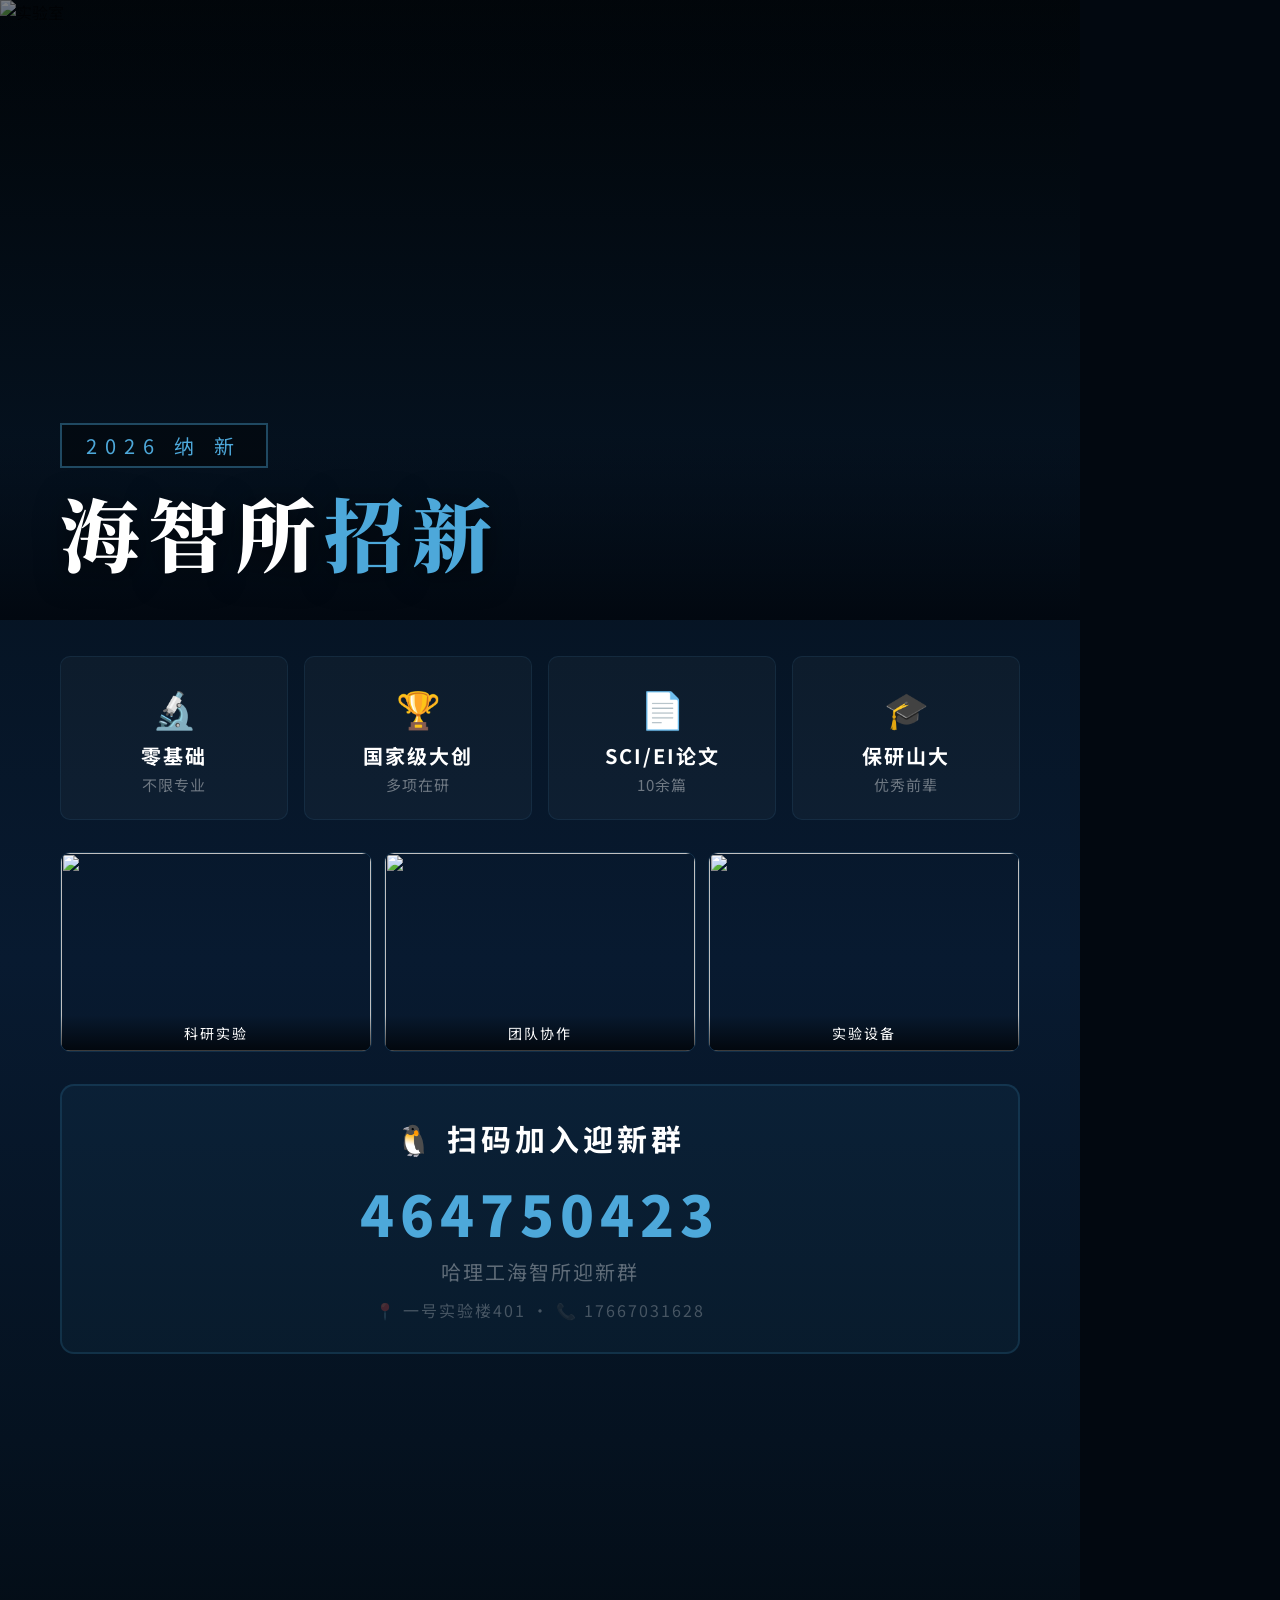
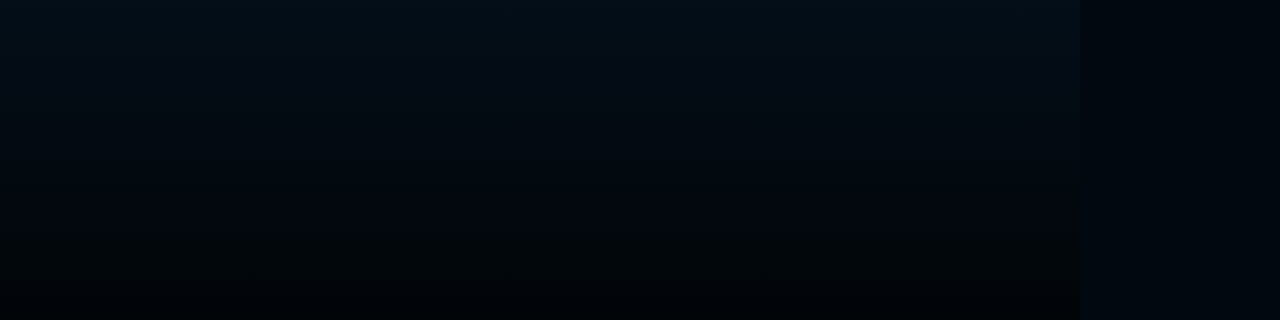
==== posters/douyin1.html @ eaa935f7 "feat: 重做抖音海报，加入实验室真实照片和教师合照" ====
<!DOCTYPE html>
<html lang="zh-CN">
<head>
<meta charset="UTF-8">
<meta name="viewport" content="width=1080,height=1920">
<style>
@import url('https://fonts.googleapis.com/css2?family=Noto+Sans+SC:wght@400;500;700;900&family=Noto+Serif+SC:wght@700;900&display=swap');

* { margin: 0; padding: 0; box-sizing: border-box; }

body {
  width: 1080px;
  height: 1920px;
  overflow: hidden;
  font-family: 'Noto Sans SC', sans-serif;
  background: #020810;
  position: relative;
}

/* 背景 */
.bg {
  position: absolute;
  inset: 0;
  background: linear-gradient(180deg, #010508 0%, #051220 25%, #081a30 50%, #051220 75%, #010508 100%);
  z-index: 0;
}

/* 顶部图片区域 */
.hero-img-area {
  position: relative;
  width: 100%;
  height: 620px;
  overflow: hidden;
  z-index: 2;
}
.hero-img-area img {
  width: 100%;
  height: 100%;
  object-fit: cover;
  filter: brightness(0.7) saturate(0.8);
}
.hero-overlay {
  position: absolute;
  inset: 0;
  background: linear-gradient(180deg, rgba(2,8,16,0.3) 0%, transparent 30%, transparent 70%, rgba(2,8,16,1) 100%);
}
.hero-text {
  position: absolute;
  bottom: 40px;
  left: 60px;
  right: 60px;
  z-index: 3;
}
.hero-text .badge {
  display: inline-block;
  font-size: 20px;
  letter-spacing: 8px;
  color: #4da8da;
  border: 2px solid rgba(77,168,218,0.4);
  padding: 6px 24px;
  margin-bottom: 16px;
  background: rgba(0,0,0,0.4);
}
.hero-text h1 {
  font-family: 'Noto Serif SC', serif;
  font-size: 80px;
  font-weight: 900;
  color: #fff;
  letter-spacing: 8px;
  line-height: 1.2;
  text-shadow: 0 4px 30px rgba(0,0,0,0.6);
}
.hero-text h1 span {
  color: #4da8da;
}

/* 内容区 */
.content {
  position: relative;
  z-index: 2;
  padding: 36px 60px 60px;
  display: flex;
  flex-direction: column;
  flex: 1;
}

/* 亮点行 */
.highlights {
  display: flex;
  gap: 16px;
  margin-bottom: 32px;
}
.hl {
  flex: 1;
  background: rgba(255,255,255,0.03);
  border: 1px solid rgba(77,168,218,0.1);
  border-radius: 10px;
  padding: 24px 16px;
  text-align: center;
}
.hl .hl-icon {
  font-size: 36px;
  margin-bottom: 8px;
}
.hl .hl-title {
  font-size: 20px;
  color: #fff;
  font-weight: 700;
  letter-spacing: 2px;
  margin-bottom: 4px;
}
.hl .hl-desc {
  font-size: 15px;
  color: rgba(255,255,255,0.4);
  letter-spacing: 1px;
}

/* 实验室照片行 */
.photos-row {
  display: flex;
  gap: 12px;
  margin-bottom: 32px;
}
.photo-card {
  flex: 1;
  height: 200px;
  border-radius: 10px;
  overflow: hidden;
  position: relative;
  border: 1px solid rgba(77,168,218,0.15);
}
.photo-card img {
  width: 100%;
  height: 100%;
  object-fit: cover;
}
.photo-card .photo-label {
  position: absolute;
  bottom: 0; left: 0; right: 0;
  padding: 8px;
  background: linear-gradient(transparent, rgba(0,0,0,0.7));
  font-size: 14px;
  color: #fff;
  text-align: center;
  letter-spacing: 2px;
}

/* 底部CTA */
.cta {
  text-align: center;
  margin-top: auto;
  padding: 30px 50px;
  background: rgba(77,168,218,0.06);
  border: 2px solid rgba(77,168,218,0.15);
  border-radius: 14px;
}
.cta .cta-title {
  font-size: 30px;
  font-weight: 700;
  color: #fff;
  letter-spacing: 4px;
  margin-bottom: 12px;
}
.cta .qq-num {
  font-size: 56px;
  font-weight: 900;
  color: #4da8da;
  letter-spacing: 6px;
  margin-bottom: 4px;
}
.cta .qq-group {
  font-size: 20px;
  color: rgba(255,255,255,0.35);
  letter-spacing: 2px;
  margin-bottom: 12px;
}
.cta .info {
  font-size: 16px;
  color: rgba(255,255,255,0.25);
  letter-spacing: 2px;
}
</style>
</head>
<body>
<div class="bg"></div>

<div class="hero-img-area">
  <img src="../assets/gallery/lab-environment/6aa4dad0643b3741b898ef9a42a0fe1f.jpg" alt="实验室">
  <div class="hero-overlay"></div>
  <div class="hero-text">
    <div class="badge">2026 纳 新</div>
    <h1>海智所<span>招新</span></h1>
  </div>
</div>

<div class="content">
  <div class="highlights">
    <div class="hl">
      <div class="hl-icon">🔬</div>
      <div class="hl-title">零基础</div>
      <div class="hl-desc">不限专业</div>
    </div>
    <div class="hl">
      <div class="hl-icon">🏆</div>
      <div class="hl-title">国家级大创</div>
      <div class="hl-desc">多项在研</div>
    </div>
    <div class="hl">
      <div class="hl-icon">📄</div>
      <div class="hl-title">SCI/EI论文</div>
      <div class="hl-desc">10余篇</div>
    </div>
    <div class="hl">
      <div class="hl-icon">🎓</div>
      <div class="hl-title">保研山大</div>
      <div class="hl-desc">优秀前辈</div>
    </div>
  </div>

  <div class="photos-row">
    <div class="photo-card">
      <img src="../assets/gallery/lab-environment/2e2bcc4fb2d868aea075c94a3ea482d3.jpg" alt="">
      <div class="photo-label">科研实验</div>
    </div>
    <div class="photo-card">
      <img src="../assets/gallery/lab-environment/8d89e2a21420d9768b25d23c64cbd31e.jpg" alt="">
      <div class="photo-label">团队协作</div>
    </div>
    <div class="photo-card">
      <img src="../assets/gallery/lab-environment/ac0dae6a6249e7a636cca5ede3cf47e8.jpg" alt="">
      <div class="photo-label">实验设备</div>
    </div>
  </div>

  <div class="cta">
    <div class="cta-title">🐧 扫码加入迎新群</div>
    <div class="qq-num">464750423</div>
    <div class="qq-group">哈理工海智所迎新群</div>
    <div class="info">📍 一号实验楼401 · 📞 17667031628</div>
  </div>
</div>
</body>
</html>
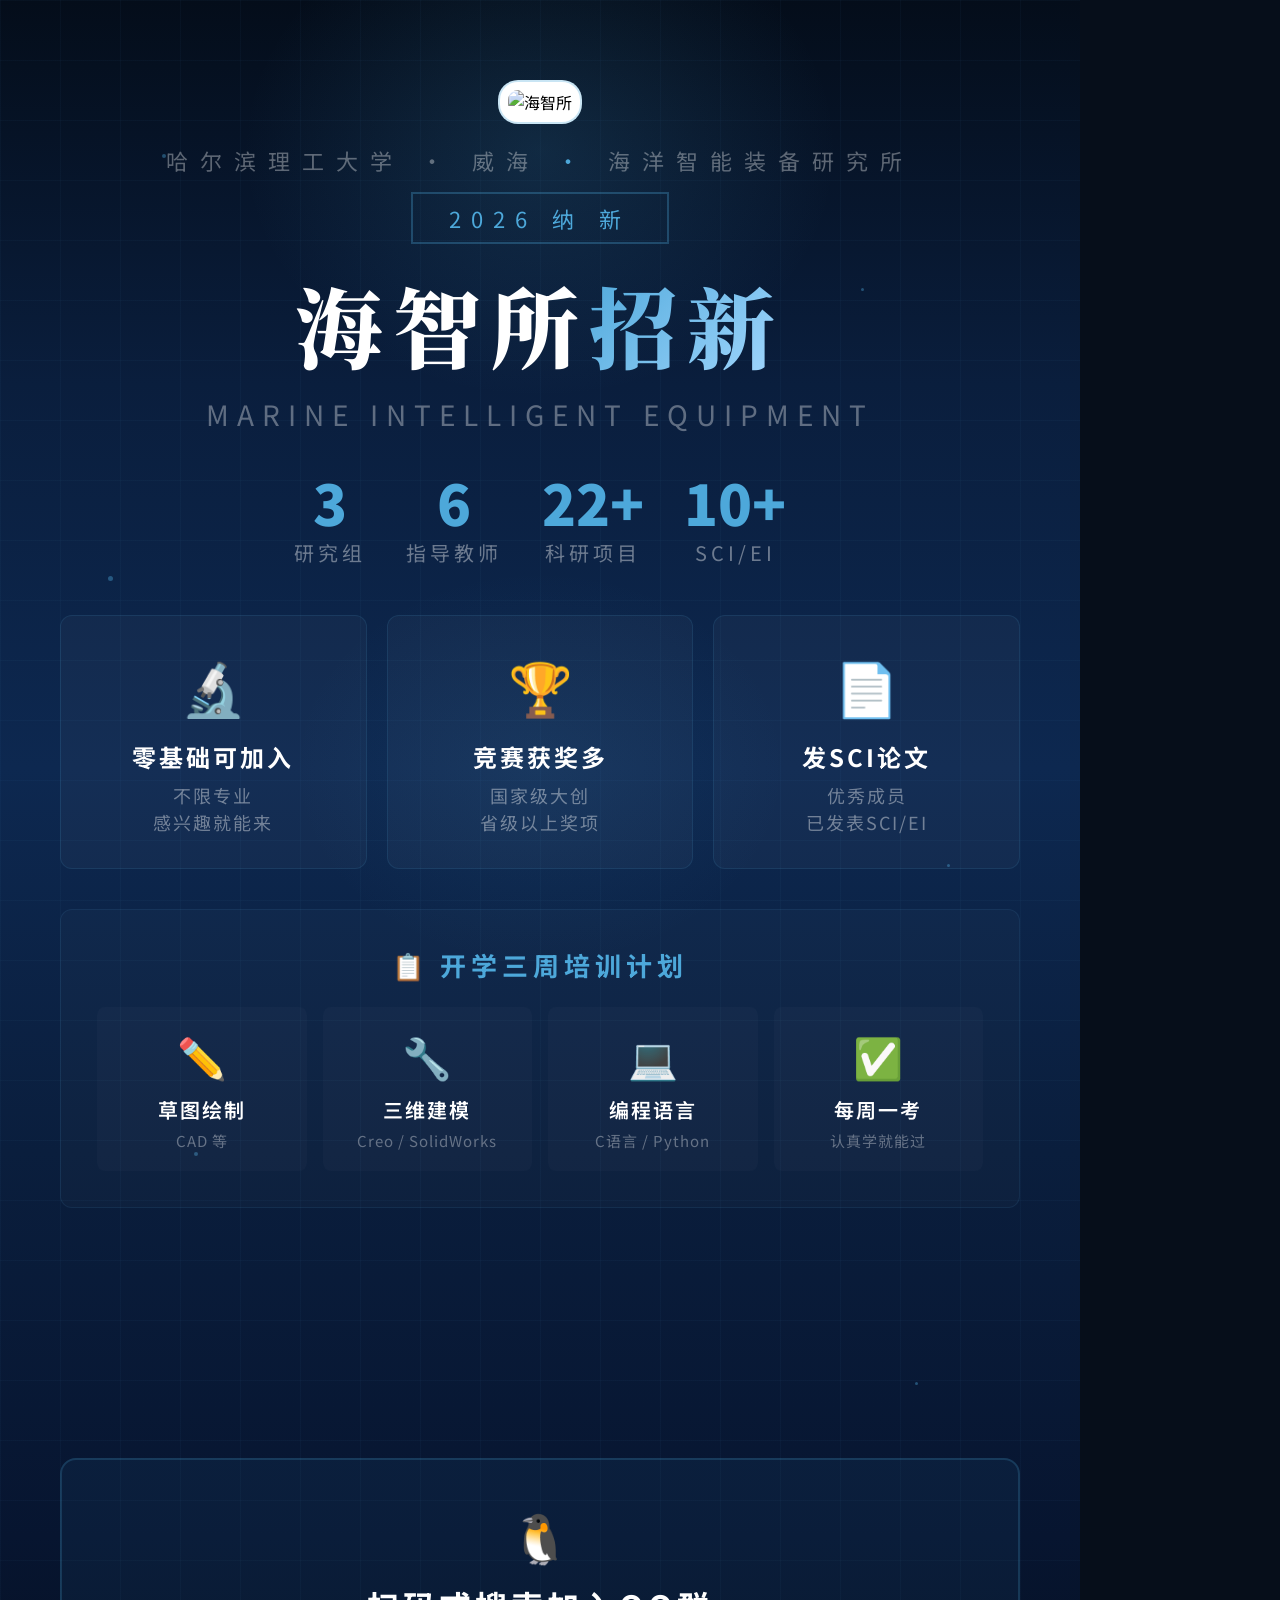
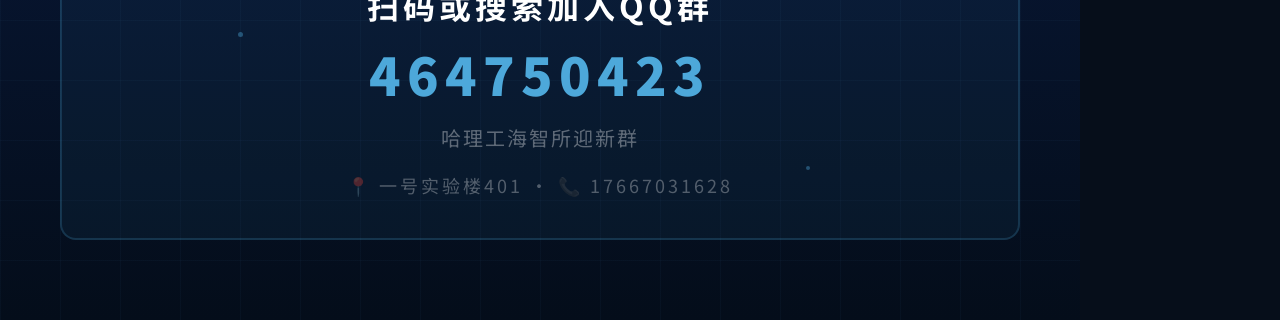
==== commit b92cd4bb: "fix: 抖音海报荣成学院改为哈尔滨理工大学（威海）" ====
--- a/posters/douyin1.html
+++ b/posters/douyin1.html
@@ -4,7 +4,7 @@
 <meta charset="UTF-8">
 <meta name="viewport" content="width=1080,height=1920">
 <style>
-@import url('https://fonts.googleapis.com/css2?family=Noto+Sans+SC:wght@400;500;700;900&family=Noto+Serif+SC:wght@700;900&display=swap');
+@import url('https://fonts.googleapis.com/css2?family=Noto+Sans+SC:wght@300;400;500;700;900&family=Noto+Serif+SC:wght@600;700;900&display=swap');
 
 * { margin: 0; padding: 0; box-sizing: border-box; }
 
@@ -13,230 +13,354 @@
   height: 1920px;
   overflow: hidden;
   font-family: 'Noto Sans SC', sans-serif;
-  background: #020810;
+  background: #060e1a;
   position: relative;
 }
 
-/* 背景 */
+/* 动态渐变背景 */
 .bg {
   position: absolute;
   inset: 0;
-  background: linear-gradient(180deg, #010508 0%, #051220 25%, #081a30 50%, #051220 75%, #010508 100%);
+  background: linear-gradient(180deg, #040d1a 0%, #0a1e3d 20%, #0d2850 40%, #0a1e3d 60%, #071530 80%, #040d1a 100%);
   z-index: 0;
 }
 
-/* 顶部图片区域 */
-.hero-img-area {
-  position: relative;
-  width: 100%;
-  height: 620px;
-  overflow: hidden;
-  z-index: 2;
-}
-.hero-img-area img {
-  width: 100%;
-  height: 100%;
-  object-fit: cover;
-  filter: brightness(0.7) saturate(0.8);
-}
-.hero-overlay {
+/* 光效 */
+.glow-top {
+  position: absolute;
+  top: -100px; left: 50%; transform: translateX(-50%);
+  width: 600px; height: 500px;
+  background: radial-gradient(ellipse, rgba(77,168,218,0.15) 0%, transparent 70%);
+  z-index: 0;
+}
+.glow-mid {
+  position: absolute;
+  top: 40%; left: 50%; transform: translate(-50%, -50%);
+  width: 500px; height: 400px;
+  background: radial-gradient(ellipse, rgba(77,168,218,0.08) 0%, transparent 70%);
+  z-index: 0;
+}
+
+/* 网格 */
+.grid {
   position: absolute;
   inset: 0;
-  background: linear-gradient(180deg, rgba(2,8,16,0.3) 0%, transparent 30%, transparent 70%, rgba(2,8,16,1) 100%);
-}
-.hero-text {
-  position: absolute;
-  bottom: 40px;
-  left: 60px;
-  right: 60px;
-  z-index: 3;
-}
-.hero-text .badge {
-  display: inline-block;
-  font-size: 20px;
-  letter-spacing: 8px;
-  color: #4da8da;
-  border: 2px solid rgba(77,168,218,0.4);
-  padding: 6px 24px;
-  margin-bottom: 16px;
-  background: rgba(0,0,0,0.4);
-}
-.hero-text h1 {
-  font-family: 'Noto Serif SC', serif;
-  font-size: 80px;
-  font-weight: 900;
-  color: #fff;
-  letter-spacing: 8px;
-  line-height: 1.2;
-  text-shadow: 0 4px 30px rgba(0,0,0,0.6);
-}
-.hero-text h1 span {
-  color: #4da8da;
-}
-
-/* 内容区 */
+  background-image:
+    linear-gradient(rgba(77,168,218,0.04) 1px, transparent 1px),
+    linear-gradient(90deg, rgba(77,168,218,0.04) 1px, transparent 1px);
+  background-size: 60px 60px;
+  z-index: 0;
+}
+
+/* 粒子 */
+.particles {
+  position: absolute;
+  inset: 0;
+  z-index: 1;
+}
+.p {
+  position: absolute;
+  border-radius: 50%;
+  background: rgba(77,168,218,0.4);
+}
+.p1 { width: 4px; height: 4px; top: 8%; left: 15%; }
+.p2 { width: 3px; height: 3px; top: 15%; right: 20%; }
+.p3 { width: 5px; height: 5px; top: 30%; left: 10%; }
+.p4 { width: 3px; height: 3px; top: 45%; right: 12%; }
+.p5 { width: 4px; height: 4px; top: 60%; left: 18%; }
+.p6 { width: 3px; height: 3px; top: 72%; right: 15%; }
+.p7 { width: 5px; height: 5px; top: 85%; left: 22%; }
+.p8 { width: 4px; height: 4px; top: 92%; right: 25%; }
+
 .content {
   position: relative;
   z-index: 2;
-  padding: 36px 60px 60px;
+  padding: 80px 60px;
+  height: 100%;
   display: flex;
   flex-direction: column;
-  flex: 1;
-}
-
-/* 亮点行 */
+}
+
+/* 顶部 */
+.top-tag {
+  text-align: center;
+  margin-bottom: 16px;
+}
+.top-tag span {
+  font-size: 22px;
+  letter-spacing: 12px;
+  color: rgba(255,255,255,0.35);
+}
+.top-tag .dot {
+  color: #4da8da;
+}
+
+/* 主标题 */
+.hero {
+  text-align: center;
+  margin-bottom: 40px;
+}
+.hero .badge {
+  display: inline-block;
+  font-size: 22px;
+  letter-spacing: 10px;
+  color: #4da8da;
+  border: 2px solid rgba(77,168,218,0.3);
+  padding: 8px 36px;
+  margin-bottom: 28px;
+}
+.hero h1 {
+  font-family: 'Noto Serif SC', serif;
+  font-size: 88px;
+  font-weight: 900;
+  color: #fff;
+  letter-spacing: 10px;
+  line-height: 1.2;
+  margin-bottom: 16px;
+}
+.hero h1 .hl {
+  background: linear-gradient(135deg, #4da8da, #a5d8ff);
+  -webkit-background-clip: text;
+  -webkit-text-fill-color: transparent;
+  background-clip: text;
+}
+.hero .sub {
+  font-size: 28px;
+  color: rgba(255,255,255,0.35);
+  letter-spacing: 8px;
+}
+
+/* 数据条 */
+.stats {
+  display: flex;
+  justify-content: center;
+  gap: 40px;
+  margin-bottom: 48px;
+}
+.stat {
+  text-align: center;
+}
+.stat .num {
+  font-size: 56px;
+  font-weight: 900;
+  color: #4da8da;
+  line-height: 1;
+}
+.stat .lbl {
+  font-size: 20px;
+  color: rgba(255,255,255,0.4);
+  letter-spacing: 4px;
+  margin-top: 8px;
+}
+
+/* 亮点卡片 */
 .highlights {
   display: flex;
-  gap: 16px;
-  margin-bottom: 32px;
-}
-.hl {
+  gap: 20px;
+  margin-bottom: 40px;
+}
+.hl-card {
   flex: 1;
   background: rgba(255,255,255,0.03);
+  border: 1px solid rgba(77,168,218,0.12);
+  border-radius: 12px;
+  padding: 32px 20px;
+  text-align: center;
+}
+.hl-card .icon {
+  font-size: 52px;
+  margin-bottom: 16px;
+}
+.hl-card .title {
+  font-size: 24px;
+  color: #fff;
+  font-weight: 700;
+  letter-spacing: 3px;
+  margin-bottom: 8px;
+}
+.hl-card .desc {
+  font-size: 18px;
+  color: rgba(255,255,255,0.4);
+  letter-spacing: 2px;
+  line-height: 1.5;
+}
+
+/* 培训说明 */
+.training {
+  background: rgba(255,255,255,0.02);
   border: 1px solid rgba(77,168,218,0.1);
-  border-radius: 10px;
-  padding: 24px 16px;
-  text-align: center;
-}
-.hl .hl-icon {
-  font-size: 36px;
-  margin-bottom: 8px;
-}
-.hl .hl-title {
+  border-radius: 12px;
+  padding: 36px;
+  margin-bottom: 40px;
+}
+.training h3 {
+  font-size: 26px;
+  color: #4da8da;
+  letter-spacing: 5px;
+  text-align: center;
+  margin-bottom: 24px;
+}
+.train-items {
+  display: flex;
+  gap: 16px;
+}
+.train-item {
+  flex: 1;
+  text-align: center;
+  padding: 20px 12px;
+  background: rgba(255,255,255,0.02);
+  border-radius: 8px;
+}
+.train-item .t-icon {
+  font-size: 40px;
+  margin-bottom: 10px;
+}
+.train-item .t-name {
   font-size: 20px;
   color: #fff;
+  font-weight: 600;
+  letter-spacing: 2px;
+  margin-bottom: 6px;
+}
+.train-item .t-example {
+  font-size: 15px;
+  color: rgba(255,255,255,0.35);
+  letter-spacing: 1px;
+}
+
+/* QQ群 CTA */
+.qq-section {
+  text-align: center;
+  margin-top: auto;
+  padding: 40px;
+  background: rgba(77,168,218,0.06);
+  border: 2px solid rgba(77,168,218,0.2);
+  border-radius: 16px;
+}
+.qq-section .qq-icon {
+  font-size: 48px;
+  margin-bottom: 12px;
+}
+.qq-section h2 {
+  font-size: 32px;
+  color: #fff;
   font-weight: 700;
-  letter-spacing: 2px;
-  margin-bottom: 4px;
-}
-.hl .hl-desc {
-  font-size: 15px;
-  color: rgba(255,255,255,0.4);
-  letter-spacing: 1px;
-}
-
-/* 实验室照片行 */
-.photos-row {
-  display: flex;
-  gap: 12px;
-  margin-bottom: 32px;
-}
-.photo-card {
-  flex: 1;
-  height: 200px;
-  border-radius: 10px;
-  overflow: hidden;
-  position: relative;
-  border: 1px solid rgba(77,168,218,0.15);
-}
-.photo-card img {
-  width: 100%;
-  height: 100%;
-  object-fit: cover;
-}
-.photo-card .photo-label {
-  position: absolute;
-  bottom: 0; left: 0; right: 0;
-  padding: 8px;
-  background: linear-gradient(transparent, rgba(0,0,0,0.7));
-  font-size: 14px;
-  color: #fff;
-  text-align: center;
-  letter-spacing: 2px;
-}
-
-/* 底部CTA */
-.cta {
-  text-align: center;
-  margin-top: auto;
-  padding: 30px 50px;
-  background: rgba(77,168,218,0.06);
-  border: 2px solid rgba(77,168,218,0.15);
-  border-radius: 14px;
-}
-.cta .cta-title {
-  font-size: 30px;
-  font-weight: 700;
-  color: #fff;
   letter-spacing: 4px;
+  margin-bottom: 8px;
+}
+.qq-section .qq-num {
+  font-size: 52px;
+  font-weight: 900;
+  color: #4da8da;
+  letter-spacing: 6px;
   margin-bottom: 12px;
 }
-.cta .qq-num {
-  font-size: 56px;
-  font-weight: 900;
-  color: #4da8da;
-  letter-spacing: 6px;
-  margin-bottom: 4px;
-}
-.cta .qq-group {
+.qq-section .qq-hint {
   font-size: 20px;
   color: rgba(255,255,255,0.35);
   letter-spacing: 2px;
-  margin-bottom: 12px;
-}
-.cta .info {
-  font-size: 16px;
-  color: rgba(255,255,255,0.25);
-  letter-spacing: 2px;
+}
+.qq-section .contact-row {
+  margin-top: 20px;
+  font-size: 18px;
+  color: rgba(255,255,255,0.3);
+  letter-spacing: 3px;
 }
 </style>
 </head>
 <body>
 <div class="bg"></div>
-
-<div class="hero-img-area">
-  <img src="../assets/gallery/lab-environment/6aa4dad0643b3741b898ef9a42a0fe1f.jpg" alt="实验室">
-  <div class="hero-overlay"></div>
-  <div class="hero-text">
+<div class="grid"></div>
+<div class="glow-top"></div>
+<div class="glow-mid"></div>
+<div class="particles">
+  <div class="p p1"></div><div class="p p2"></div><div class="p p3"></div><div class="p p4"></div>
+  <div class="p p5"></div><div class="p p6"></div><div class="p p7"></div><div class="p p8"></div>
+</div>
+
+<div class="content">
+  <div style="text-align:center;margin-bottom:20px;">
+    <img src="../assets/gallery/haizhisuo-logo.jpg" alt="海智所" style="width:120px;height:120px;border-radius:20px;border:2px solid rgba(77,168,218,0.3);object-fit:contain;background:white;padding:8px;">
+  </div>
+  <div class="top-tag">
+    <span>哈尔滨理工大学 · 威海<span class="dot"> · </span>海洋智能装备研究所</span>
+  </div>
+
+  <div class="hero">
     <div class="badge">2026 纳 新</div>
-    <h1>海智所<span>招新</span></h1>
-  </div>
-</div>
-
-<div class="content">
+    <h1>海智所<span class="hl">招新</span></h1>
+    <div class="sub">MARINE INTELLIGENT EQUIPMENT</div>
+  </div>
+
+  <div class="stats">
+    <div class="stat">
+      <div class="num">3</div>
+      <div class="lbl">研究组</div>
+    </div>
+    <div class="stat">
+      <div class="num">6</div>
+      <div class="lbl">指导教师</div>
+    </div>
+    <div class="stat">
+      <div class="num">22+</div>
+      <div class="lbl">科研项目</div>
+    </div>
+    <div class="stat">
+      <div class="num">10+</div>
+      <div class="lbl">SCI/EI</div>
+    </div>
+  </div>
+
   <div class="highlights">
-    <div class="hl">
-      <div class="hl-icon">🔬</div>
-      <div class="hl-title">零基础</div>
-      <div class="hl-desc">不限专业</div>
-    </div>
-    <div class="hl">
-      <div class="hl-icon">🏆</div>
-      <div class="hl-title">国家级大创</div>
-      <div class="hl-desc">多项在研</div>
-    </div>
-    <div class="hl">
-      <div class="hl-icon">📄</div>
-      <div class="hl-title">SCI/EI论文</div>
-      <div class="hl-desc">10余篇</div>
-    </div>
-    <div class="hl">
-      <div class="hl-icon">🎓</div>
-      <div class="hl-title">保研山大</div>
-      <div class="hl-desc">优秀前辈</div>
-    </div>
-  </div>
-
-  <div class="photos-row">
-    <div class="photo-card">
-      <img src="../assets/gallery/lab-environment/2e2bcc4fb2d868aea075c94a3ea482d3.jpg" alt="">
-      <div class="photo-label">科研实验</div>
-    </div>
-    <div class="photo-card">
-      <img src="../assets/gallery/lab-environment/8d89e2a21420d9768b25d23c64cbd31e.jpg" alt="">
-      <div class="photo-label">团队协作</div>
-    </div>
-    <div class="photo-card">
-      <img src="../assets/gallery/lab-environment/ac0dae6a6249e7a636cca5ede3cf47e8.jpg" alt="">
-      <div class="photo-label">实验设备</div>
-    </div>
-  </div>
-
-  <div class="cta">
-    <div class="cta-title">🐧 扫码加入迎新群</div>
+    <div class="hl-card">
+      <div class="icon">🔬</div>
+      <div class="title">零基础可加入</div>
+      <div class="desc">不限专业<br>感兴趣就能来</div>
+    </div>
+    <div class="hl-card">
+      <div class="icon">🏆</div>
+      <div class="title">竞赛获奖多</div>
+      <div class="desc">国家级大创<br>省级以上奖项</div>
+    </div>
+    <div class="hl-card">
+      <div class="icon">📄</div>
+      <div class="title">发SCI论文</div>
+      <div class="desc">优秀成员<br>已发表SCI/EI</div>
+    </div>
+  </div>
+
+  <div class="training">
+    <h3>📋 开学三周培训计划</h3>
+    <div class="train-items">
+      <div class="train-item">
+        <div class="t-icon">✏️</div>
+        <div class="t-name">草图绘制</div>
+        <div class="t-example">CAD 等</div>
+      </div>
+      <div class="train-item">
+        <div class="t-icon">🔧</div>
+        <div class="t-name">三维建模</div>
+        <div class="t-example">Creo / SolidWorks</div>
+      </div>
+      <div class="train-item">
+        <div class="t-icon">💻</div>
+        <div class="t-name">编程语言</div>
+        <div class="t-example">C语言 / Python</div>
+      </div>
+      <div class="train-item">
+        <div class="t-icon">✅</div>
+        <div class="t-name">每周一考</div>
+        <div class="t-example">认真学就能过</div>
+      </div>
+    </div>
+  </div>
+
+  <div class="qq-section">
+    <div class="qq-icon">🐧</div>
+    <h2>扫码或搜索加入QQ群</h2>
     <div class="qq-num">464750423</div>
-    <div class="qq-group">哈理工海智所迎新群</div>
-    <div class="info">📍 一号实验楼401 · 📞 17667031628</div>
+    <div class="qq-hint">哈理工海智所迎新群</div>
+    <div class="contact-row">📍 一号实验楼401 · 📞 17667031628</div>
   </div>
 </div>
 </body>
